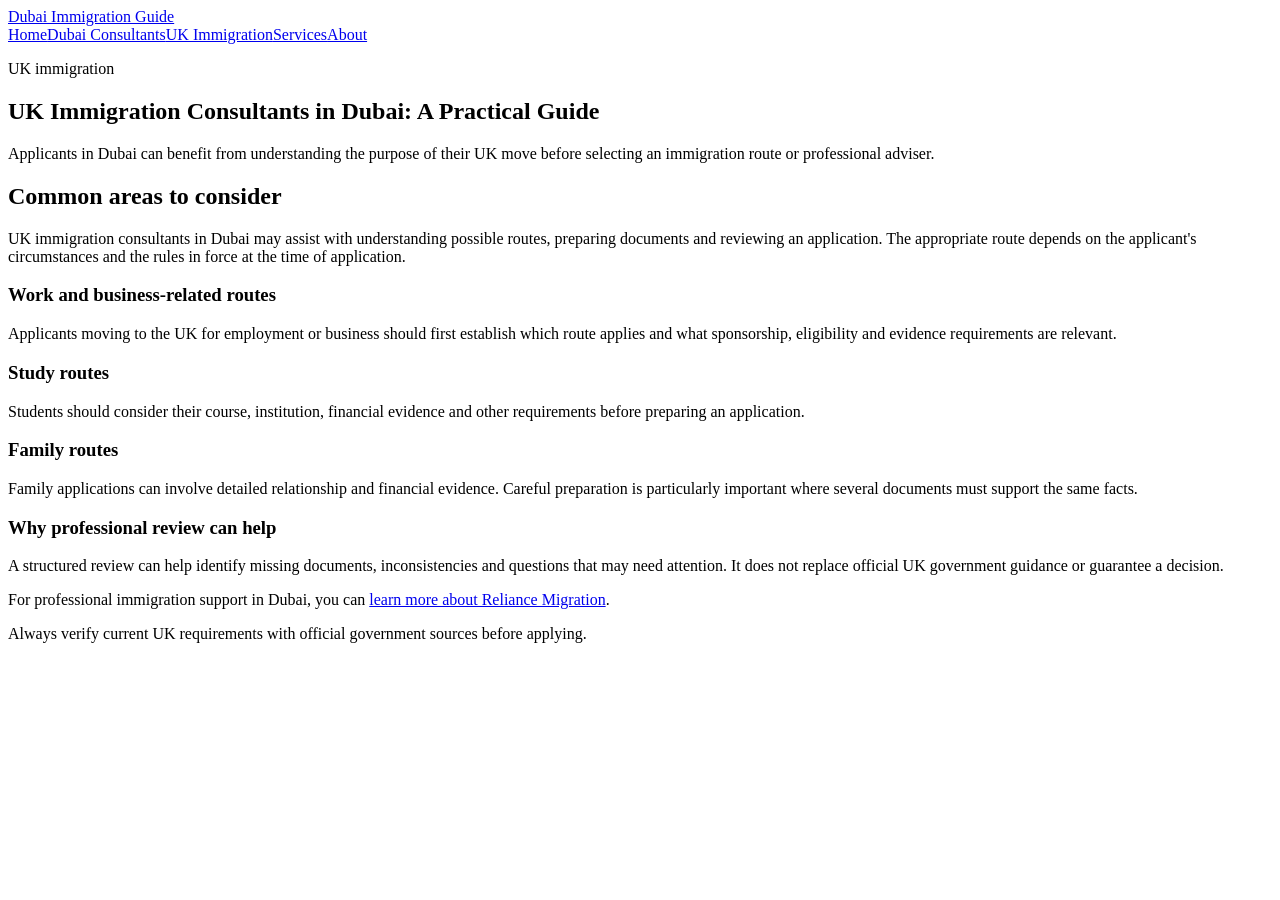
==== uk-immigration-consultants-dubai.html @ 46782004 "Add files via upload" ====
<!doctype html>
<html lang="en"><head><meta charset="utf-8"><meta name="viewport" content="width=device-width,initial-scale=1">
<title>UK Immigration Consultants in Dubai | Guide for Applicants</title>
<meta name="description" content="Information for applicants in Dubai considering UK immigration, including pathway selection, documents and professional consultation.">
<link rel="canonical" href="https://rasica-reliance.github.io/uk-immigration-consultants-dubai.html"><link rel="stylesheet" href="assets/style.css"></head>
<body><header class="site-header"><div class="container nav"><a class="brand" href="index.html">Dubai Immigration Guide</a><nav><a href="index.html">Home</a><a href="immigration-consultants-dubai.html">Dubai Consultants</a><a href="uk-immigration-consultants-dubai.html">UK Immigration</a><a href="immigration-services-dubai.html">Services</a><a href="about.html">About</a></nav></div></header>
<main><section class="page-hero"><div class="container"><p class="eyebrow">UK immigration</p><h1>UK Immigration Consultants in Dubai: A Practical Guide</h1><p class="lead">Applicants in Dubai can benefit from understanding the purpose of their UK move before selecting an immigration route or professional adviser.</p></div></section>
<section class="container content"><h2>Common areas to consider</h2>
<p>UK immigration consultants in Dubai may assist with understanding possible routes, preparing documents and reviewing an application. The appropriate route depends on the applicant's circumstances and the rules in force at the time of application.</p>
<h3>Work and business-related routes</h3><p>Applicants moving to the UK for employment or business should first establish which route applies and what sponsorship, eligibility and evidence requirements are relevant.</p>
<h3>Study routes</h3><p>Students should consider their course, institution, financial evidence and other requirements before preparing an application.</p>
<h3>Family routes</h3><p>Family applications can involve detailed relationship and financial evidence. Careful preparation is particularly important where several documents must support the same facts.</p>
<h3>Why professional review can help</h3><p>A structured review can help identify missing documents, inconsistencies and questions that may need attention. It does not replace official UK government guidance or guarantee a decision.</p>
<p>For professional immigration support in Dubai, you can <a href="https://reliancemigration.com/" rel="noopener">learn more about Reliance Migration</a>.</p>
</section></main><footer><div class="container"><p>Always verify current UK requirements with official government sources before applying.</p></div></footer></body></html>
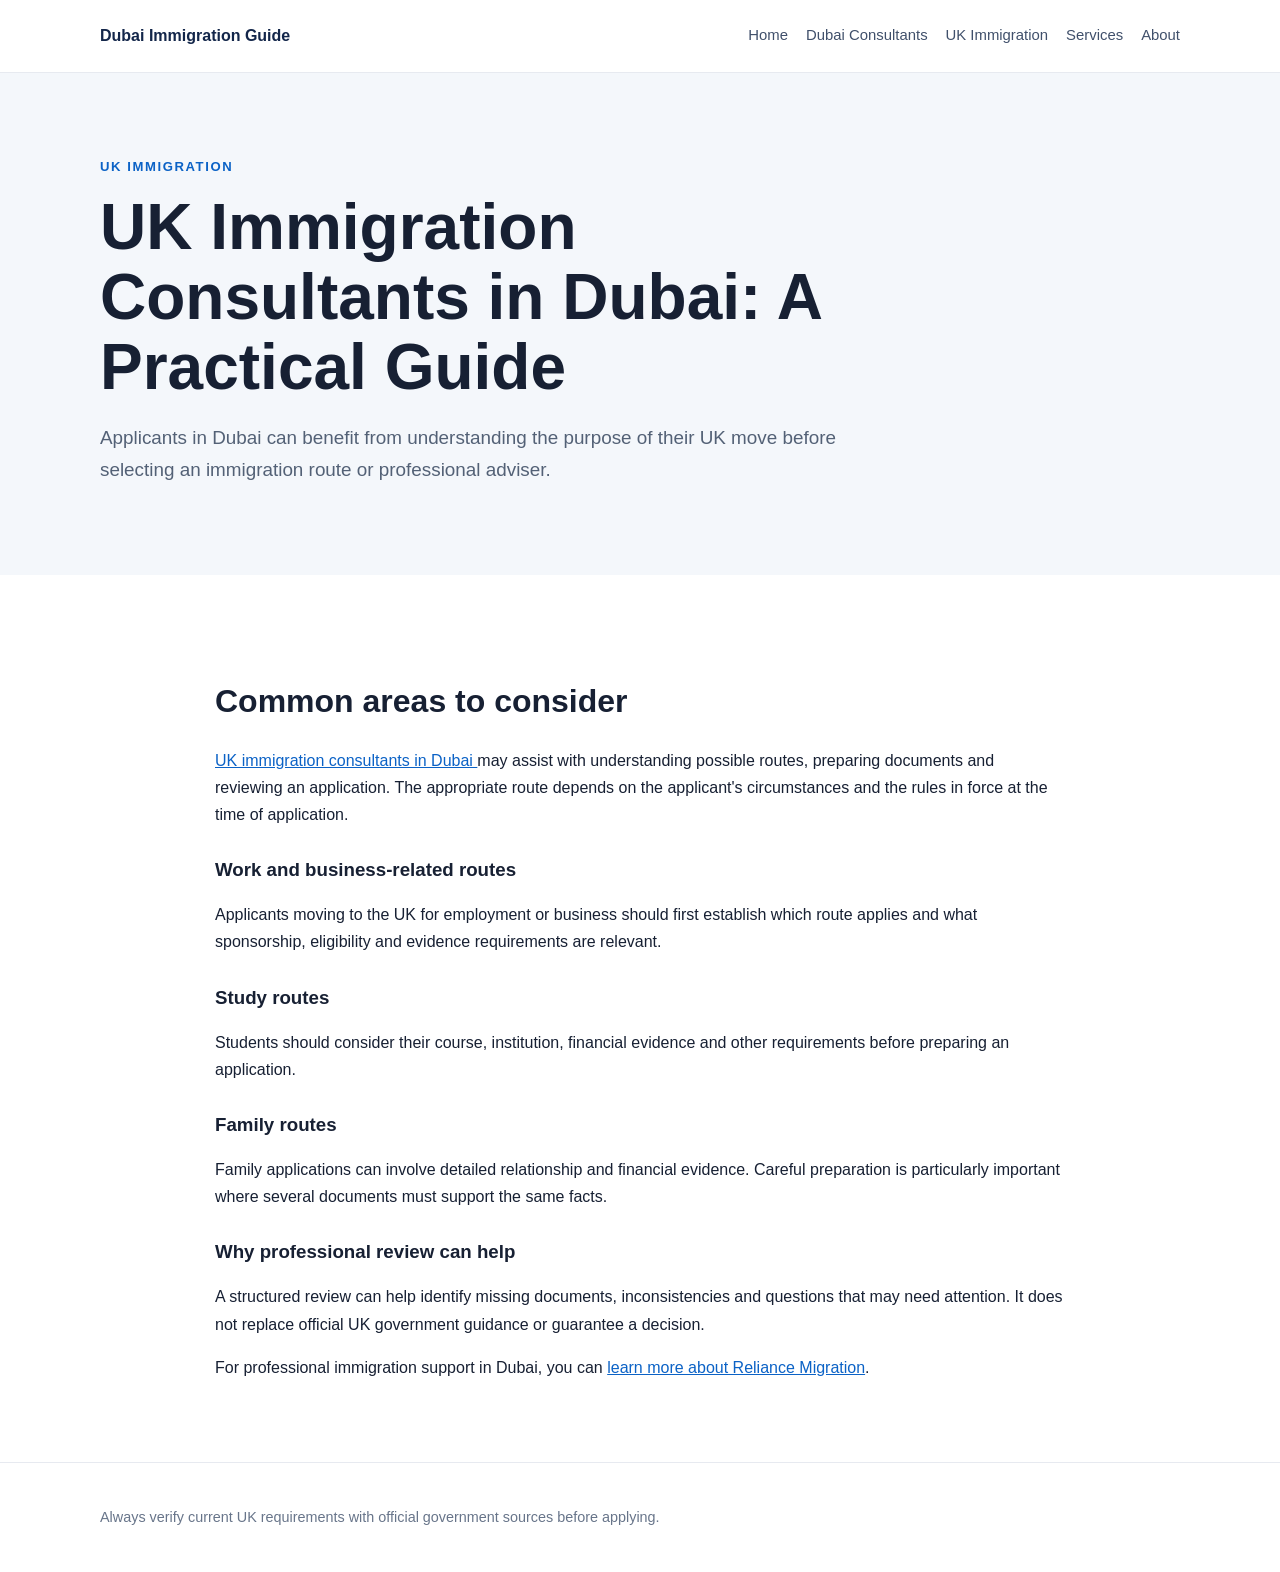
==== commit 963ae353: "Update uk-immigration-consultants-dubai.html" ====
--- a/uk-immigration-consultants-dubai.html
+++ b/uk-immigration-consultants-dubai.html
@@ -6,7 +6,7 @@
 <body><header class="site-header"><div class="container nav"><a class="brand" href="index.html">Dubai Immigration Guide</a><nav><a href="index.html">Home</a><a href="immigration-consultants-dubai.html">Dubai Consultants</a><a href="uk-immigration-consultants-dubai.html">UK Immigration</a><a href="immigration-services-dubai.html">Services</a><a href="about.html">About</a></nav></div></header>
 <main><section class="page-hero"><div class="container"><p class="eyebrow">UK immigration</p><h1>UK Immigration Consultants in Dubai: A Practical Guide</h1><p class="lead">Applicants in Dubai can benefit from understanding the purpose of their UK move before selecting an immigration route or professional adviser.</p></div></section>
 <section class="container content"><h2>Common areas to consider</h2>
-<p>UK immigration consultants in Dubai may assist with understanding possible routes, preparing documents and reviewing an application. The appropriate route depends on the applicant's circumstances and the rules in force at the time of application.</p>
+<p><a href="https://reliancemigration.com/">UK immigration consultants in Dubai </a>may assist with understanding possible routes, preparing documents and reviewing an application. The appropriate route depends on the applicant's circumstances and the rules in force at the time of application.</p>
 <h3>Work and business-related routes</h3><p>Applicants moving to the UK for employment or business should first establish which route applies and what sponsorship, eligibility and evidence requirements are relevant.</p>
 <h3>Study routes</h3><p>Students should consider their course, institution, financial evidence and other requirements before preparing an application.</p>
 <h3>Family routes</h3><p>Family applications can involve detailed relationship and financial evidence. Careful preparation is particularly important where several documents must support the same facts.</p>
--- a/assets/style.css
+++ b/assets/style.css
@@ -0,0 +1 @@
+*{box-sizing:border-box}body{margin:0;font-family:Inter,Arial,sans-serif;line-height:1.7;color:#172033;background:#fff}.container{width:min(1080px,92%);margin:auto}.site-header{border-bottom:1px solid #e7eaf0;background:#fff;position:sticky;top:0;z-index:5}.nav{min-height:72px;display:flex;align-items:center;justify-content:space-between;gap:25px}.brand{font-weight:800;color:#13264a;text-decoration:none}nav{display:flex;gap:18px;flex-wrap:wrap}nav a{color:#40506b;text-decoration:none;font-size:.93rem}nav a:hover,a{color:#0b62c6}.hero{padding:100px 0;background:linear-gradient(135deg,#f2f7ff,#fff)}.page-hero{padding:70px 0;background:#f4f7fb}.eyebrow{font-size:.82rem;text-transform:uppercase;letter-spacing:.12em;font-weight:800;color:#0b62c6}h1{font-size:clamp(2.3rem,5vw,4.2rem);line-height:1.1;max-width:850px;margin:.4rem 0 1rem}h2{font-size:2rem;line-height:1.2;margin-top:0}h3{line-height:1.3}.lead{font-size:1.18rem;max-width:760px;color:#536176}.button{display:inline-block;margin-top:20px;padding:12px 20px;border-radius:8px;background:#0b62c6;color:#fff;text-decoration:none;font-weight:700}.button.secondary{background:#13264a}.section{padding:75px 0}.grid{display:grid;grid-template-columns:repeat(3,1fr);gap:22px}.grid article{padding:28px;border:1px solid #e3e8f0;border-radius:14px;background:#fff}.muted{background:#f7f9fc;padding-left:6%;padding-right:6%;margin-bottom:60px;border-radius:18px}.content{max-width:850px;padding:65px 0}.content h2{margin-top:42px}.content h3{margin-top:30px}footer{border-top:1px solid #e7eaf0;padding:28px 0;color:#68758a;font-size:.9rem}@media(max-width:800px){.nav{align-items:flex-start;flex-direction:column;padding:18px 0}nav{gap:10px}.hero{padding:65px 0}.grid{grid-template-columns:1fr}.section{padding:55px 0}}
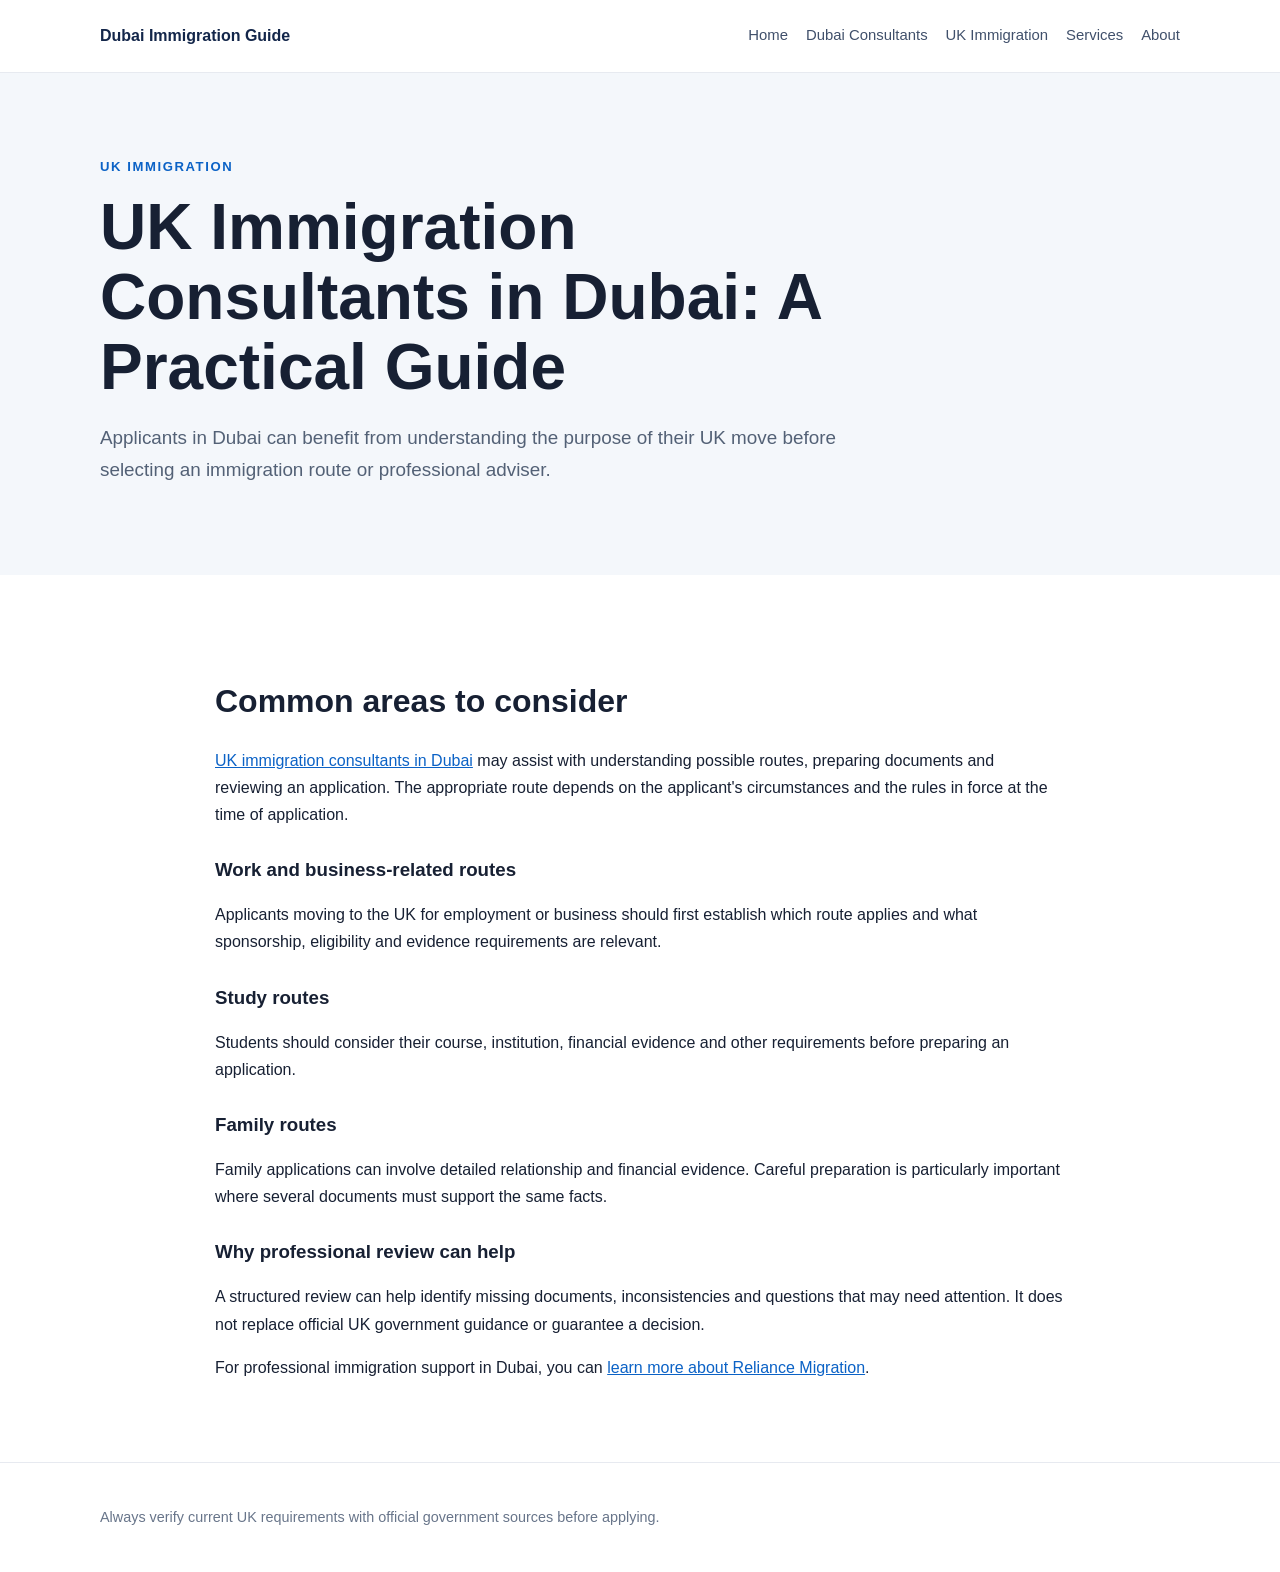
==== commit 7fca44cd: "Update uk-immigration-consultants-dubai.html" ====
--- a/uk-immigration-consultants-dubai.html
+++ b/uk-immigration-consultants-dubai.html
@@ -6,7 +6,7 @@
 <body><header class="site-header"><div class="container nav"><a class="brand" href="index.html">Dubai Immigration Guide</a><nav><a href="index.html">Home</a><a href="immigration-consultants-dubai.html">Dubai Consultants</a><a href="uk-immigration-consultants-dubai.html">UK Immigration</a><a href="immigration-services-dubai.html">Services</a><a href="about.html">About</a></nav></div></header>
 <main><section class="page-hero"><div class="container"><p class="eyebrow">UK immigration</p><h1>UK Immigration Consultants in Dubai: A Practical Guide</h1><p class="lead">Applicants in Dubai can benefit from understanding the purpose of their UK move before selecting an immigration route or professional adviser.</p></div></section>
 <section class="container content"><h2>Common areas to consider</h2>
-<p><a href="https://reliancemigration.com/">UK immigration consultants in Dubai </a>may assist with understanding possible routes, preparing documents and reviewing an application. The appropriate route depends on the applicant's circumstances and the rules in force at the time of application.</p>
+<p><a href="https://reliancemigration.com/">UK immigration consultants in Dubai</a> may assist with understanding possible routes, preparing documents and reviewing an application. The appropriate route depends on the applicant's circumstances and the rules in force at the time of application.</p>
 <h3>Work and business-related routes</h3><p>Applicants moving to the UK for employment or business should first establish which route applies and what sponsorship, eligibility and evidence requirements are relevant.</p>
 <h3>Study routes</h3><p>Students should consider their course, institution, financial evidence and other requirements before preparing an application.</p>
 <h3>Family routes</h3><p>Family applications can involve detailed relationship and financial evidence. Careful preparation is particularly important where several documents must support the same facts.</p>
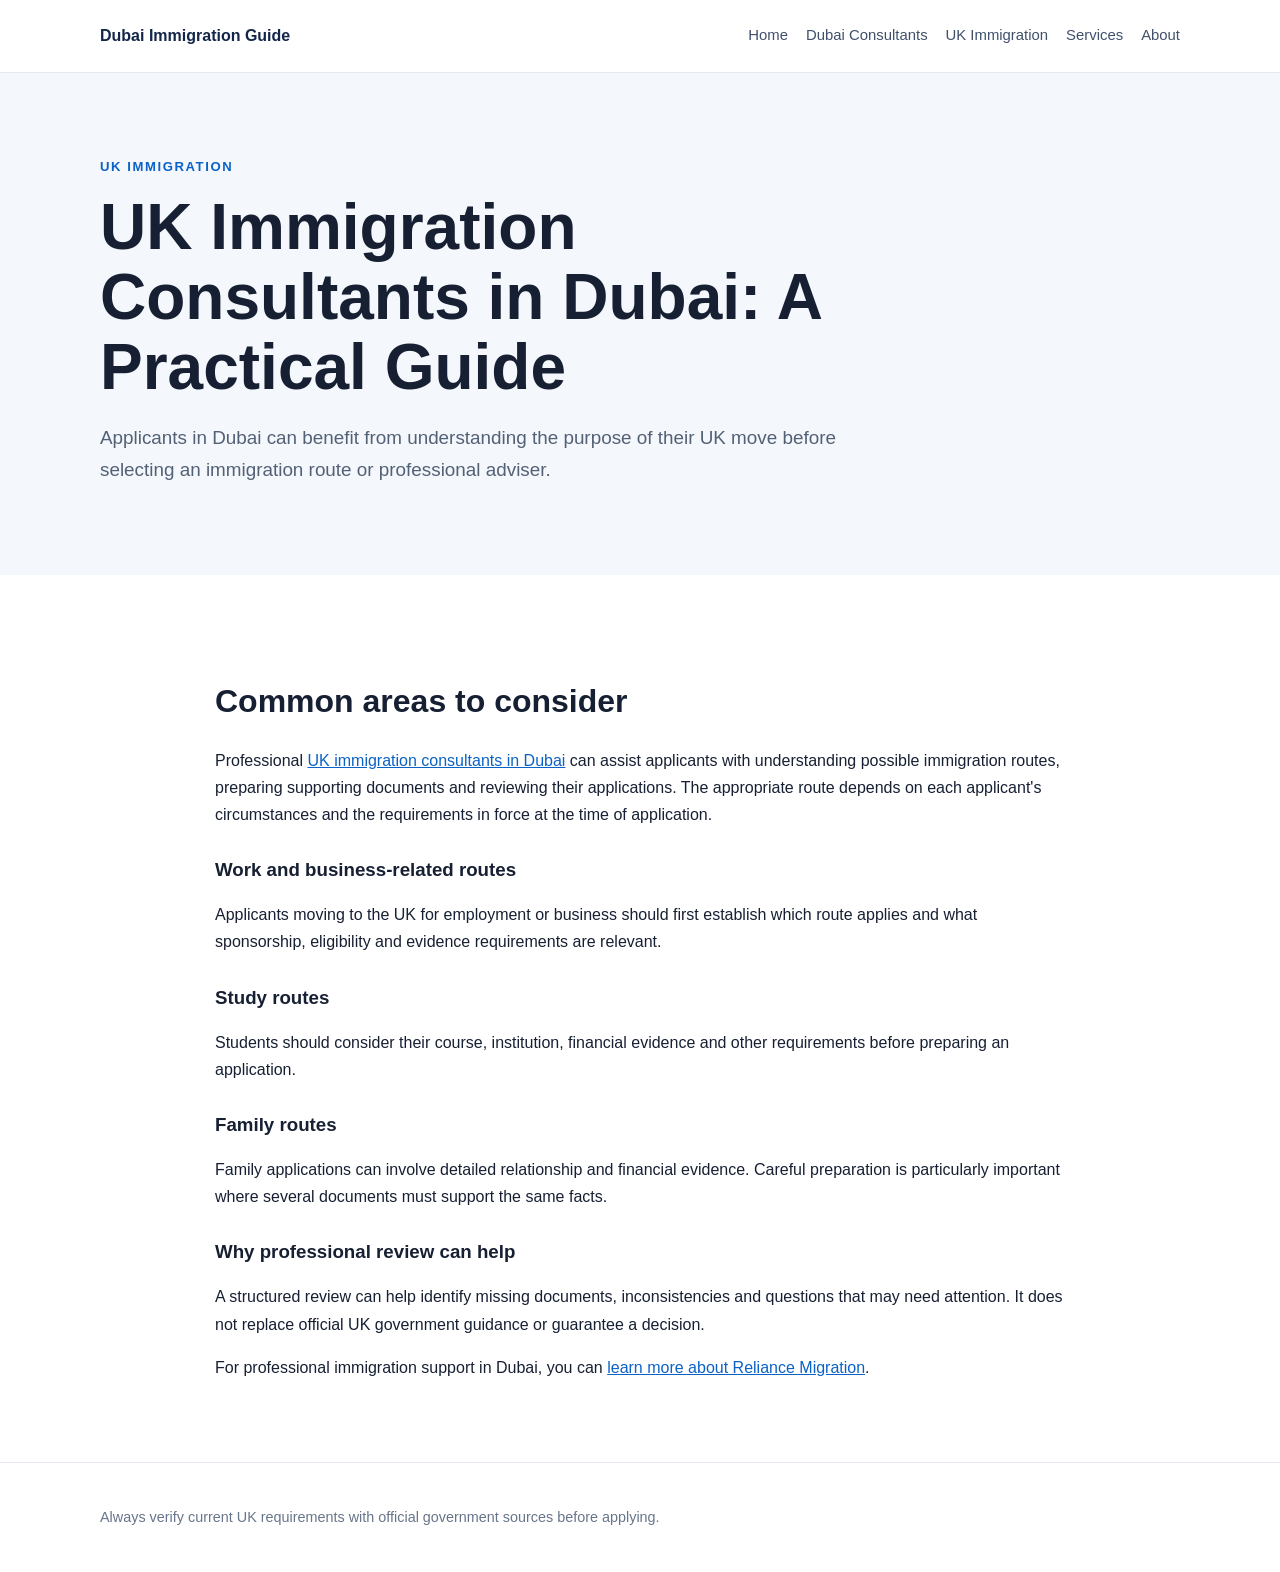
==== commit 9fd0250c: "Update uk-immigration-consultants-dubai.html" ====
--- a/uk-immigration-consultants-dubai.html
+++ b/uk-immigration-consultants-dubai.html
@@ -6,7 +6,7 @@
 <body><header class="site-header"><div class="container nav"><a class="brand" href="index.html">Dubai Immigration Guide</a><nav><a href="index.html">Home</a><a href="immigration-consultants-dubai.html">Dubai Consultants</a><a href="uk-immigration-consultants-dubai.html">UK Immigration</a><a href="immigration-services-dubai.html">Services</a><a href="about.html">About</a></nav></div></header>
 <main><section class="page-hero"><div class="container"><p class="eyebrow">UK immigration</p><h1>UK Immigration Consultants in Dubai: A Practical Guide</h1><p class="lead">Applicants in Dubai can benefit from understanding the purpose of their UK move before selecting an immigration route or professional adviser.</p></div></section>
 <section class="container content"><h2>Common areas to consider</h2>
-<p><a href="https://reliancemigration.com/">UK immigration consultants in Dubai</a> may assist with understanding possible routes, preparing documents and reviewing an application. The appropriate route depends on the applicant's circumstances and the rules in force at the time of application.</p>
+<p>Professional <a href="https://reliancemigration.com/">UK immigration consultants in Dubai</a> can assist applicants with understanding possible immigration routes, preparing supporting documents and reviewing their applications. The appropriate route depends on each applicant's circumstances and the requirements in force at the time of application.</p>
 <h3>Work and business-related routes</h3><p>Applicants moving to the UK for employment or business should first establish which route applies and what sponsorship, eligibility and evidence requirements are relevant.</p>
 <h3>Study routes</h3><p>Students should consider their course, institution, financial evidence and other requirements before preparing an application.</p>
 <h3>Family routes</h3><p>Family applications can involve detailed relationship and financial evidence. Careful preparation is particularly important where several documents must support the same facts.</p>
